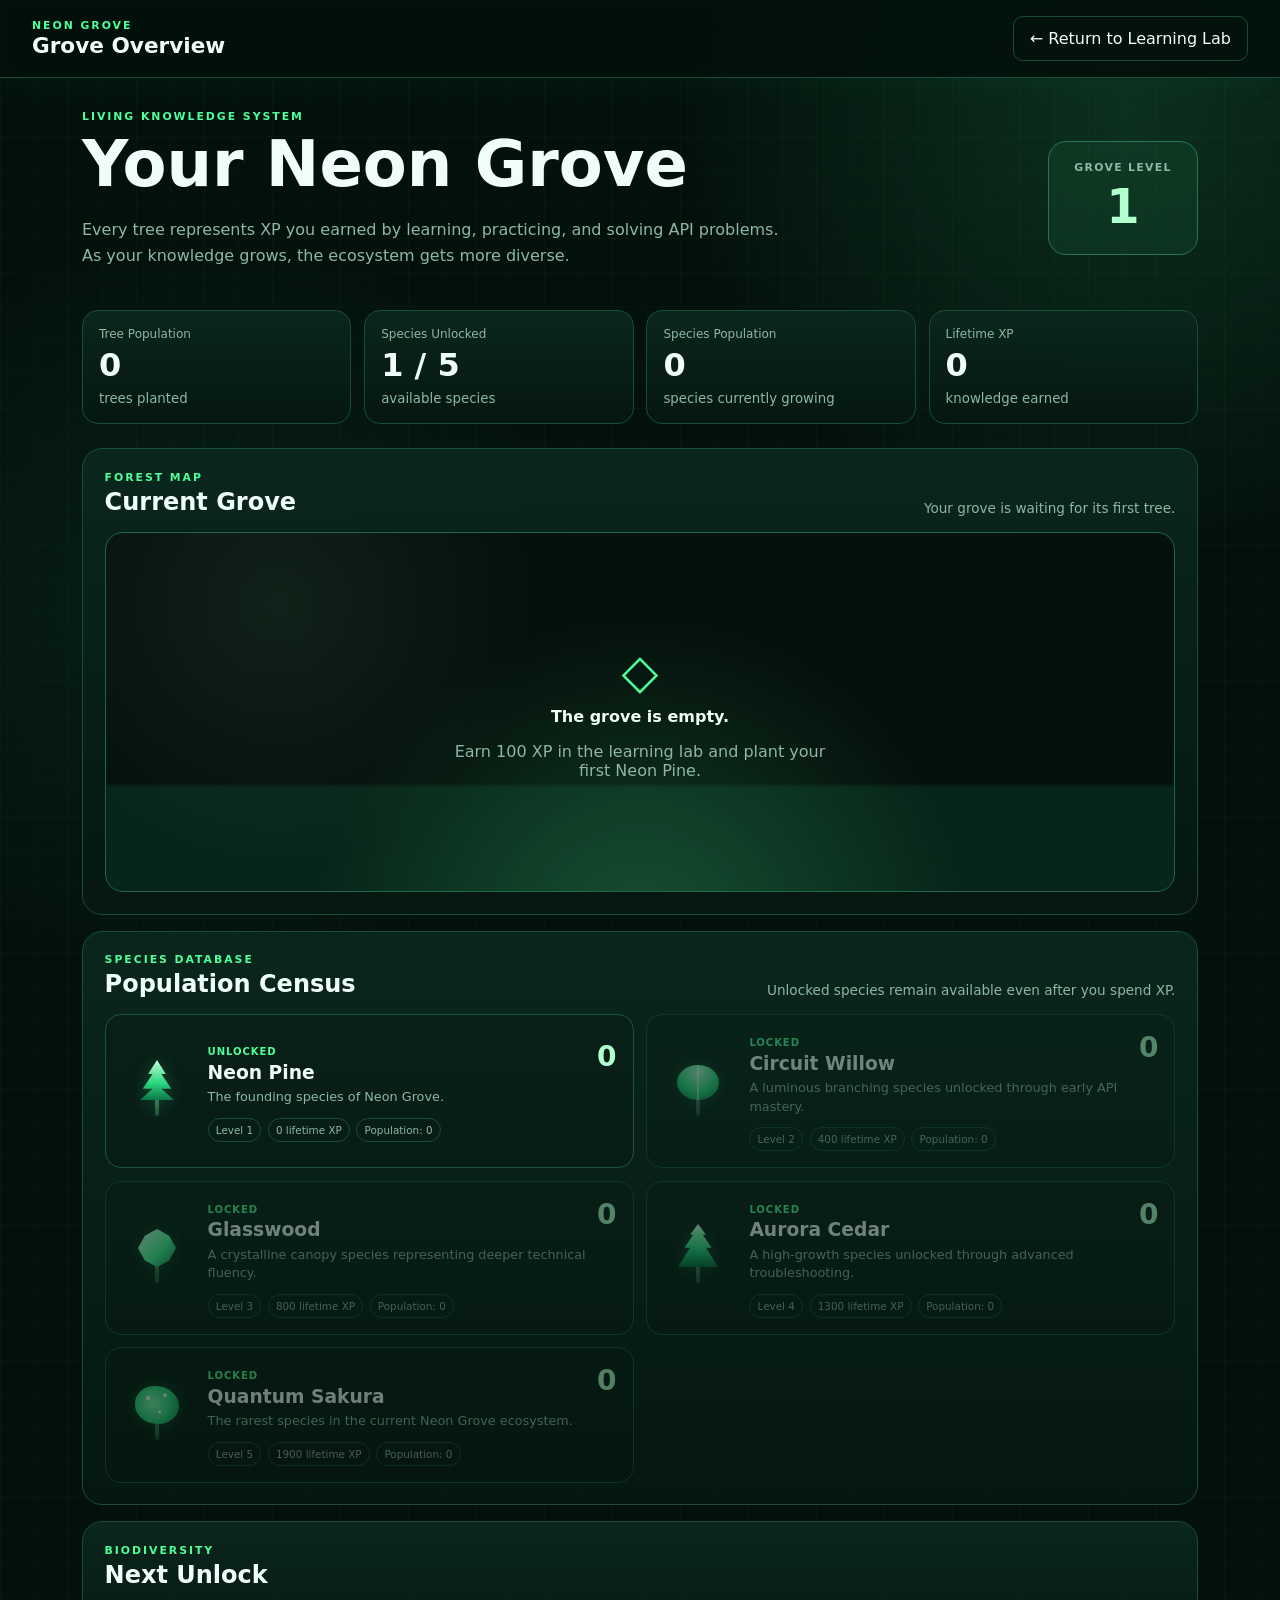
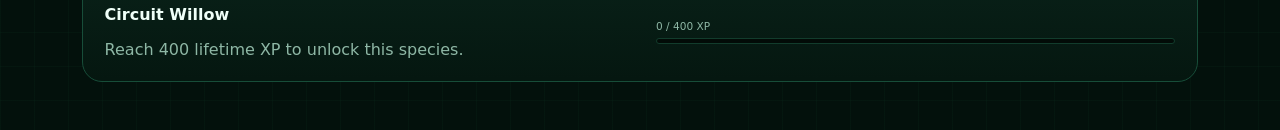
==== forest.html @ 0369c3e3 "Add Neon Grove forest overview and population census" ====
<!doctype html>
<html lang="en">

<head>

  <meta charset="utf-8" />

  <meta name="viewport"
        content="width=device-width, initial-scale=1" />

  <meta name="description"
        content="Neon Grove forest overview and species population." />

  <title>
    Neon Grove · Grove Overview
  </title>

  <link rel="stylesheet"
        href="styles.css" />

</head>

<body class="grove-page">

  <header class="topbar grove-topbar">

    <div>

      <p class="eyebrow">
        NEON GROVE
      </p>

      <h1>
        Grove Overview
      </h1>

    </div>

    <a class="secondary grove-back"
       href="index.html">

      ← Return to Learning Lab

    </a>

  </header>


  <main class="grove-shell">

    <section class="grove-hero">

      <div>

        <p class="eyebrow">
          LIVING KNOWLEDGE SYSTEM
        </p>

        <h2>
          Your Neon Grove
        </h2>

        <p>
          Every tree represents XP you earned by learning,
          practicing, and solving API problems.
          As your knowledge grows, the ecosystem gets more diverse.
        </p>

      </div>

      <div class="grove-level-badge">

        <span>
          GROVE LEVEL
        </span>

        <strong id="groveLevel">
          1
        </strong>

      </div>

    </section>


    <section class="grove-stat-grid">

      <article class="grove-stat">

        <span>
          Tree Population
        </span>

        <strong id="forestTotalTrees">
          0
        </strong>

        <small>
          trees planted
        </small>

      </article>


      <article class="grove-stat">

        <span>
          Species Unlocked
        </span>

        <strong id="forestUnlockedSpecies">
          1 / 5
        </strong>

        <small>
          available species
        </small>

      </article>


      <article class="grove-stat">

        <span>
          Species Population
        </span>

        <strong id="forestPlantedSpecies">
          0
        </strong>

        <small>
          species currently growing
        </small>

      </article>


      <article class="grove-stat">

        <span>
          Lifetime XP
        </span>

        <strong id="forestLifetimeXp">
          0
        </strong>

        <small>
          knowledge earned
        </small>

      </article>

    </section>


    <section class="grove-main-panel">

      <div class="grove-panel-heading">

        <div>

          <p class="eyebrow">
            FOREST MAP
          </p>

          <h2>
            Current Grove
          </h2>

        </div>

        <p id="groveSummary"
           class="grove-summary">

          Your grove is waiting for its first tree.

        </p>

      </div>


      <div id="forestOverview"
           class="grove-canvas"
           aria-label="Full Neon Grove forest">

        <div id="emptyGrove"
             class="grove-empty">

          <span class="grove-seed">
            ◇
          </span>

          <strong>
            The grove is empty.
          </strong>

          <p>
            Earn 100 XP in the learning lab
            and plant your first Neon Pine.
          </p>

        </div>

      </div>

    </section>


    <section class="grove-main-panel">

      <div class="grove-panel-heading">

        <div>

          <p class="eyebrow">
            SPECIES DATABASE
          </p>

          <h2>
            Population Census
          </h2>

        </div>

        <p class="grove-summary">
          Unlocked species remain available even after you spend XP.
        </p>

      </div>


      <div id="speciesCensus"
           class="species-census">
      </div>

    </section>


    <section class="grove-main-panel">

      <div class="grove-panel-heading">

        <div>

          <p class="eyebrow">
            BIODIVERSITY
          </p>

          <h2>
            Next Unlock
          </h2>

        </div>

      </div>


      <div class="grove-unlock-row">

        <div>

          <strong id="nextSpeciesName">
            Circuit Willow
          </strong>

          <p id="nextSpeciesText">
            Reach 400 lifetime XP to unlock this species.
          </p>

        </div>


        <div class="grove-unlock-meter">

          <div class="xp-meter-row">

            <span id="groveProgressText">
              0 / 400 XP
            </span>

          </div>

          <div class="xp-meter-track">

            <div id="groveProgressBar"
                 class="xp-meter-fill">
            </div>

          </div>

        </div>

      </div>

    </section>

  </main>


  <script src="data/lessons.js"></script>
  <script src="forest.js"></script>

</body>

</html>
---- styles.css ----
:root {
  --bg: #091017;
  --panel: #101a24;
  --panel2: #142231;
  --text: #edf5ff;
  --muted: #91a4b7;
  --line: #24384b;
  --accent: #7dd3fc;
  --accent2: #a7f3d0;
  --warning: #fcd34d;
  --danger: #fca5a5;
  --ok: #86efac;
  --shadow: 0 20px 50px rgba(0,0,0,.28);
}

* { box-sizing: border-box; }
html { scroll-behavior: smooth; }
body {
  margin: 0;
  font-family: Inter, ui-sans-serif, system-ui, -apple-system, BlinkMacSystemFont, "Segoe UI", sans-serif;
  background: radial-gradient(circle at top right, #10273a 0, var(--bg) 34rem);
  color: var(--text);
  min-height: 100vh;
}
button, input { font: inherit; }
button { cursor: pointer; }

.topbar {
  position: sticky;
  top: 0;
  z-index: 20;
  display: flex;
  justify-content: space-between;
  gap: 2rem;
  align-items: center;
  padding: 1rem 2rem;
  border-bottom: 1px solid var(--line);
  backdrop-filter: blur(14px);
  background: rgba(9,16,23,.88);
}
h1 { margin: .1rem 0 0; font-size: 1.35rem; }
.eyebrow {
  margin: 0;
  font-size: .68rem;
  letter-spacing: .18em;
  color: var(--accent);
  font-weight: 800;
}
.stats { display: flex; gap: .7rem; align-items: center; flex-wrap: wrap; }
.stats span, .ghost {
  border: 1px solid var(--line);
  background: rgba(255,255,255,.03);
  padding: .5rem .7rem;
  border-radius: 999px;
  color: var(--muted);
}
.stats strong { color: var(--text); }
.ghost:hover { border-color: var(--accent); color: var(--text); }

.shell {
  width: min(1280px, 100%);
  margin: 0 auto;
  display: grid;
  grid-template-columns: 285px 1fr;
  gap: 2rem;
  padding: 2rem;
}
.sidebar {
  position: sticky;
  top: 98px;
  height: calc(100vh - 120px);
  overflow: auto;
}
.progress-card, .side-note, .card, .quiz, .ticket, .hero {
  border: 1px solid var(--line);
  border-radius: 18px;
  background: linear-gradient(180deg, rgba(20,34,49,.92), rgba(13,24,34,.92));
  box-shadow: var(--shadow);
}
.progress-card, .side-note { padding: 1rem; }
.progress-label { display: flex; justify-content: space-between; color: var(--muted); font-size: .85rem; }
.progress-track { height: 8px; background: #081019; border-radius: 99px; margin-top: .7rem; overflow: hidden; }
.progress-bar { height: 100%; width: 0; background: linear-gradient(90deg, var(--accent), var(--accent2)); transition: width .25s; }

#moduleNav { margin: 1rem 0; display: grid; gap: .4rem; }
.module-btn {
  width: 100%;
  border: 1px solid transparent;
  background: transparent;
  color: var(--muted);
  text-align: left;
  padding: .75rem;
  border-radius: 12px;
}
.module-btn:hover { background: rgba(255,255,255,.04); color: var(--text); }
.module-btn.active { border-color: var(--line); background: var(--panel2); color: var(--text); }
.module-btn.done::after { content: " ✓"; color: var(--ok); }
.module-num { color: var(--accent); font-size: .72rem; display: block; margin-bottom: .2rem; }
.side-note p { margin-bottom: 0; color: var(--muted); font-size: .88rem; }

.content { min-width: 0; }
.hero { padding: 2rem; margin-bottom: 1.25rem; }
.hero h2 { font-size: clamp(2rem, 4vw, 3.4rem); margin: .2rem 0 .7rem; }
.hero p { color: var(--muted); max-width: 70ch; line-height: 1.65; }
.tag-row { display: flex; gap: .5rem; flex-wrap: wrap; margin-top: 1rem; }
.tag {
  border: 1px solid var(--line);
  color: var(--accent2);
  border-radius: 999px;
  padding: .35rem .6rem;
  font-size: .78rem;
}

.card, .quiz, .ticket { padding: 1.35rem; margin: 1rem 0; }
.card h3, .quiz h3, .ticket h3 { margin-top: 0; }
.card p, .card li, .quiz p, .ticket p { line-height: 1.65; color: #cfdae5; }
.callout {
  border-left: 3px solid var(--accent);
  padding: .8rem 1rem;
  background: rgba(125,211,252,.06);
  border-radius: 0 10px 10px 0;
  margin: 1rem 0;
}
pre, code { font-family: "Cascadia Code", "SFMono-Regular", Consolas, monospace; }
pre {
  overflow: auto;
  padding: 1rem;
  border-radius: 12px;
  background: #060b10;
  border: 1px solid #1c2a37;
  color: #d8f5ff;
}
code { color: #b8e8ff; }
.challenge {
  display: grid;
  gap: .75rem;
  border: 1px dashed #3b596f;
  padding: 1rem;
  border-radius: 12px;
  margin-top: 1rem;
}
.challenge strong { color: var(--warning); }
.choice-grid { display: grid; gap: .55rem; margin: .8rem 0; }
.choice {
  text-align: left;
  padding: .75rem .9rem;
  border: 1px solid var(--line);
  border-radius: 10px;
  background: #0d1721;
  color: var(--text);
}
.choice:hover { border-color: var(--accent); }
.choice.correct { border-color: var(--ok); background: rgba(134,239,172,.08); }
.choice.wrong { border-color: var(--danger); background: rgba(252,165,165,.08); }
.feedback { min-height: 1.5em; color: var(--muted); }
.action-row { display: flex; gap: .75rem; flex-wrap: wrap; margin-top: 1rem; }
.primary {
  border: 0;
  border-radius: 10px;
  background: linear-gradient(90deg, var(--accent), #c4b5fd);
  color: #06111a;
  font-weight: 800;
  padding: .75rem 1rem;
}
.secondary {
  border: 1px solid var(--line);
  border-radius: 10px;
  background: transparent;
  color: var(--text);
  padding: .75rem 1rem;
}
.ticket { border-color: #5c4d1c; }
.ticket .ticket-id { color: var(--warning); font-size: .75rem; letter-spacing: .12em; font-weight: 800; }
details {
  border: 1px solid var(--line);
  border-radius: 10px;
  padding: .8rem 1rem;
  margin-top: .7rem;
  background: rgba(0,0,0,.12);
}
summary { cursor: pointer; font-weight: 700; }
.module-complete {
  border: 1px solid #2f6846;
  background: rgba(134,239,172,.06);
}
footer {
  padding: 2rem;
  text-align: center;
  color: var(--muted);
  font-size: .78rem;
}

@media (max-width: 850px) {
  .topbar { align-items: flex-start; flex-direction: column; }
  .shell { grid-template-columns: 1fr; padding: 1rem; }
  .sidebar { position: static; height: auto; }
  #moduleNav { grid-template-columns: repeat(2, minmax(0,1fr)); }
}
@media (max-width: 540px) {
  #moduleNav { grid-template-columns: 1fr; }
}

/* =========================================================
   NEON GROVE FOREST THEME
   ========================================================= */

:root {
  --bg: #03110c;
  --panel: #071b14;
  --panel2: #0b271d;

  --text: #effff8;
  --muted: #8eb7a5;

  --line: #174d39;

  --accent: #4cff9a;
  --accent2: #b2ffcf;

  --warning: #d9ff72;
  --danger: #ff9f9f;
  --ok: #63ffad;

  --shadow:
    0 20px 55px
    rgba(0,0,0,.34);
}

body {
  background:
    radial-gradient(
      circle at 88% 6%,
      rgba(76,255,154,.13),
      transparent 28rem
    ),

    radial-gradient(
      circle at 16% 35%,
      rgba(37,150,102,.11),
      transparent 24rem
    ),

    linear-gradient(
      rgba(76,255,154,.025) 1px,
      transparent 1px
    ),

    linear-gradient(
      90deg,
      rgba(76,255,154,.025) 1px,
      transparent 1px
    ),

    var(--bg);

  background-size:
    auto,
    auto,
    34px 34px,
    34px 34px,
    auto;
}

.topbar {
  background:
    rgba(3,17,12,.90);

  box-shadow:
    0 0 35px
    rgba(76,255,154,.06);
}

.hero,
.card,
.quiz,
.ticket,
.progress-card,
.side-note {
  border-color:
    #174d39;

  background:
    linear-gradient(
      180deg,
      rgba(11,39,29,.93),
      rgba(5,23,16,.95)
    );
}

.hero {
  position:
    relative;

  overflow:
    hidden;
}

.hero::after {
  content:
    "";

  position:
    absolute;

  inset:
    auto -5% -45px -5%;

  height:
    110px;

  opacity:
    .22;

  pointer-events:
    none;

  background:
    radial-gradient(
      ellipse at 8% 100%,
      #4cff9a 0 8%,
      transparent 9%
    ),

    radial-gradient(
      ellipse at 22% 100%,
      #4cff9a 0 11%,
      transparent 12%
    ),

    radial-gradient(
      ellipse at 41% 100%,
      #4cff9a 0 7%,
      transparent 8%
    ),

    radial-gradient(
      ellipse at 58% 100%,
      #4cff9a 0 10%,
      transparent 11%
    ),

    radial-gradient(
      ellipse at 76% 100%,
      #4cff9a 0 8%,
      transparent 9%
    ),

    radial-gradient(
      ellipse at 92% 100%,
      #4cff9a 0 12%,
      transparent 13%
    );
}

.module-btn.active {
  border-color:
    #236849;

  background:
    var(--panel2);

  box-shadow:
    inset 3px 0 0
    var(--accent);
}

.progress-bar {
  background:
    linear-gradient(
      90deg,
      #23c874,
      #88ffb9
    );

  box-shadow:
    0 0 14px
    rgba(76,255,154,.45);
}

.choice {
  background:
    #061710;
}

pre {
  background:
    #020907;

  border-color:
    #173b2c;

  color:
    #dcfff0;
}

code {
  color:
    #b8ffd7;
}

.callout {
  border-left-color:
    var(--accent);

  background:
    rgba(76,255,154,.06);
}

/* ---------- Forest panel ---------- */

.forest-panel {
  border:
    1px solid
    #1c6b4b;

  border-radius:
    18px;

  padding:
    1rem;

  margin:
    1rem 0;

  background:
    radial-gradient(
      circle at 50% 0%,
      rgba(76,255,154,.09),
      transparent 12rem
    ),

    linear-gradient(
      180deg,
      rgba(8,34,24,.97),
      rgba(4,19,14,.98)
    );

  box-shadow:
    0 18px 45px
    rgba(0,0,0,.28),

    inset 0 0 30px
    rgba(76,255,154,.025);
}

.forest-head {
  display:
    flex;

  justify-content:
    space-between;

  gap:
    .75rem;

  align-items:
    flex-start;
}

.forest-head h3 {
  margin:
    .2rem 0 0;
}

.forest-level {
  border:
    1px solid
    #2b815b;

  border-radius:
    999px;

  padding:
    .35rem .55rem;

  color:
    var(--accent2);

  background:
    rgba(76,255,154,.07);

  font-size:
    .72rem;

  font-weight:
    900;
}

.forest-copy,
.forest-hint {
  color:
    var(--muted);

  font-size:
    .78rem;

  line-height:
    1.45;
}

.forest-label {
  color:
    var(--muted);

  font-size:
    .68rem;

  text-transform:
    uppercase;

  letter-spacing:
    .08em;

  font-weight:
    800;

  margin:
    .8rem 0 .4rem;
}

/* ---------- XP level meter ---------- */

.xp-meter-row {
  display:
    flex;

  justify-content:
    space-between;

  gap:
    .5rem;

  color:
    var(--muted);

  font-size:
    .66rem;
}

.xp-meter-track {
  height:
    6px;

  margin-top:
    .4rem;

  background:
    #020b07;

  border:
    1px solid
    #123c2c;

  border-radius:
    999px;

  overflow:
    hidden;
}

.xp-meter-fill {
  height:
    100%;

  width:
    0;

  background:
    linear-gradient(
      90deg,
      #23c874,
      #88ffb9
    );

  box-shadow:
    0 0 14px
    rgba(76,255,154,.55);

  transition:
    width .3s ease;
}

/* ---------- Species picker ---------- */

.species-picker {
  display:
    grid;

  grid-template-columns:
    repeat(2, 1fr);

  gap:
    .4rem;
}

.species-btn {
  border:
    1px solid
    #184b37;

  border-radius:
    10px;

  background:
    rgba(0,0,0,.18);

  color:
    var(--muted);

  padding:
    .45rem;

  text-align:
    left;
}

.species-btn strong {
  display:
    block;

  color:
    var(--text);

  font-size:
    .72rem;
}

.species-btn span {
  font-size:
    .62rem;
}

.species-btn.selected {
  border-color:
    var(--accent);

  background:
    rgba(76,255,154,.10);

  box-shadow:
    0 0 12px
    rgba(76,255,154,.10);
}

.species-btn:disabled {
  opacity:
    .38;

  cursor:
    not-allowed;
}

.forest-plant {
  width:
    100%;

  margin:
    .8rem 0;
}

.forest-plant:disabled {
  opacity:
    .40;

  cursor:
    not-allowed;
}

/* ---------- Grove ---------- */

.forest-grid {
  position:
    relative;

  min-height:
    178px;

  display:
    grid;

  grid-template-columns:
    repeat(5, 1fr);

  align-items:
    end;

  gap:
    .25rem;

  padding:
    1rem .45rem .55rem;

  overflow:
    hidden;

  border-radius:
    14px;

  border:
    1px solid
    #15422f;

  background:
    radial-gradient(
      circle at 50% 110%,
      rgba(76,255,154,.14),
      transparent 45%
    ),

    linear-gradient(
      180deg,
      #06140f 0 66%,
      #092419 67% 100%
    );
}

.forest-grid::before {
  content:
    "";

  position:
    absolute;

  inset:
    0;

  pointer-events:
    none;

  opacity:
    .55;

  background:
    radial-gradient(
      circle at 17% 17%,
      #b2ffcf 0 1px,
      transparent 2px
    ),

    radial-gradient(
      circle at 69% 26%,
      #b2ffcf 0 1px,
      transparent 2px
    ),

    radial-gradient(
      circle at 87% 11%,
      #b2ffcf 0 1px,
      transparent 2px
    );
}

/* ---------- Base tree ---------- */

.tree {
  position:
    relative;

  height:
    58px;

  min-width:
    24px;

  animation:
    sprout .42s
    ease-out both;

  filter:
    drop-shadow(
      0 0 8px
      rgba(76,255,154,.20)
    );
}

.tree::before {
  content:
    "";

  position:
    absolute;

  left:
    50%;

  bottom:
    4px;

  width:
    4px;

  height:
    26px;

  transform:
    translateX(-50%);

  background:
    linear-gradient(
      #4c9b6d,
      #224b35
    );

  border-radius:
    4px;
}

.tree::after {
  content:
    "";

  position:
    absolute;

  left:
    50%;

  bottom:
    20px;

  transform:
    translateX(-50%);
}

/* Neon Pine */

.tree.neon-pine::after {
  width:
    34px;

  height:
    40px;

  clip-path:
    polygon(
      50% 0,
      76% 35%,
      63% 35%,
      92% 72%,
      63% 72%,
      100% 100%,
      0 100%,
      37% 72%,
      8% 72%,
      37% 35%,
      24% 35%
    );

  background:
    linear-gradient(
      #c1ffda,
      #28d77f 58%,
      #0e7547
    );
}

/* Circuit Willow */

.tree.circuit-willow::after {
  width:
    42px;

  height:
    35px;

  border-radius:
    50%;

  background:
    linear-gradient(
      90deg,
      transparent 47%,
      rgba(230,255,240,.55) 48% 51%,
      transparent 52%
    ),

    radial-gradient(
      circle at 50% 20%,
      #afffd0,
      #2bd67f 58%,
      #0b6d42
    );
}

/* Glasswood */

.tree.glasswood::after {
  width:
    38px;

  height:
    38px;

  clip-path:
    polygon(
      50% 0,
      82% 18%,
      100% 50%,
      82% 83%,
      50% 100%,
      18% 83%,
      0 50%,
      18% 18%
    );

  background:
    linear-gradient(
      135deg,
      #dbffe9,
      #4cff9a 55%,
      #168858
    );
}

/* Aurora Cedar */

.tree.aurora-cedar::after {
  width:
    40px;

  height:
    43px;

  clip-path:
    polygon(
      50% 0,
      70% 25%,
      62% 25%,
      84% 55%,
      70% 55%,
      100% 100%,
      0 100%,
      30% 55%,
      16% 55%,
      38% 25%,
      30% 25%
    );

  background:
    linear-gradient(
      #e4ffed,
      #76ffae 26%,
      #27d784 60%,
      #0b6c40
    );
}

/* Quantum Sakura */

.tree.quantum-sakura::after {
  width:
    44px;

  height:
    38px;

  border-radius:
    46% 54% 48% 52%;

  background:
    radial-gradient(
      circle at 30% 32%,
      #e4ffec 0 5%,
      transparent 6%
    ),

    radial-gradient(
      circle at 68% 24%,
      #e4ffec 0 4%,
      transparent 5%
    ),

    radial-gradient(
      circle at 56% 68%,
      #e4ffec 0 4%,
      transparent 5%
    ),

    radial-gradient(
      circle at 42% 45%,
      #83ffb6,
      #2ed67f 55%,
      #147448
    );
}

.forest-hint {
  text-align:
    center;

  margin:
    .55rem 0 0;
}

@keyframes sprout {

  from {
    transform:
      translateY(12px)
      scale(.6);

    opacity:
      0;
  }

  to {
    transform:
      translateY(0)
      scale(1);

    opacity:
      1;
  }
}

@media (max-width: 850px) {

  .forest-grid {
    grid-template-columns:
      repeat(
        10,
        minmax(20px, 1fr)
      );
  }
}
/* =========================================================
   NEON GROVE OVERVIEW PAGE
   ========================================================= */

.forest-map-link {
  display: block;
  text-decoration: none;
  color: inherit;
  border-radius: 14px;
}

.forest-map-link:focus-visible {
  outline: 2px solid var(--accent);
  outline-offset: 4px;
}

.forest-map-link:hover .forest-grid {
  border-color: var(--accent);
  box-shadow:
    0 0 24px
    rgba(76,255,154,.12);
}

.forest-open-label {
  display: block;
  margin: .5rem 0 .1rem;
  text-align: center;
  color: var(--accent2);
  font-size: .72rem;
  font-weight: 800;
}

.grove-back {
  text-decoration: none;
}

.grove-shell {
  width: min(1180px, 100%);
  margin: 0 auto;
  padding: 2rem;
}

.grove-hero {
  display: grid;
  grid-template-columns: 1fr auto;
  gap: 2rem;
  align-items: center;
  margin-bottom: 1.5rem;
}

.grove-hero h2 {
  margin: .25rem 0 .65rem;
  font-size: clamp(2.2rem, 5vw, 4.5rem);
}

.grove-hero > div:first-child > p:last-child {
  max-width: 720px;
  color: var(--muted);
  line-height: 1.65;
}

.grove-level-badge {
  min-width: 150px;
  padding: 1.2rem;
  text-align: center;
  border: 1px solid #287653;
  border-radius: 18px;
  background: rgba(76,255,154,.06);
}

.grove-level-badge span {
  display: block;
  color: var(--muted);
  font-size: .68rem;
  letter-spacing: .12em;
  font-weight: 800;
}

.grove-level-badge strong {
  display: block;
  margin-top: .25rem;
  color: var(--accent2);
  font-size: 3rem;
}

.grove-stat-grid {
  display: grid;
  grid-template-columns: repeat(4, 1fr);
  gap: .8rem;
  margin-bottom: 1.5rem;
}

.grove-stat {
  padding: 1rem;
  border: 1px solid var(--line);
  border-radius: 16px;
  background:
    linear-gradient(
      180deg,
      rgba(11,39,29,.94),
      rgba(5,23,16,.96)
    );
}

.grove-stat > span {
  display: block;
  color: var(--muted);
  font-size: .75rem;
}

.grove-stat strong {
  display: block;
  margin: .3rem 0;
  color: var(--text);
  font-size: 2rem;
}

.grove-stat small {
  color: var(--muted);
}

.grove-main-panel {
  margin: 1rem 0;
  padding: 1.35rem;
  border: 1px solid var(--line);
  border-radius: 20px;
  background:
    linear-gradient(
      180deg,
      rgba(11,39,29,.94),
      rgba(5,23,16,.97)
    );
}

.grove-panel-heading {
  display: flex;
  justify-content: space-between;
  gap: 1rem;
  align-items: end;
  margin-bottom: 1rem;
}

.grove-panel-heading h2 {
  margin: .25rem 0 0;
}

.grove-summary {
  max-width: 430px;
  margin: 0;
  color: var(--muted);
  text-align: right;
  font-size: .85rem;
}

.grove-canvas {
  min-height: 360px;
  display: grid;
  grid-template-columns:
    repeat(
      auto-fit,
      minmax(58px, 1fr)
    );
  gap: .8rem;
  align-items: end;
  padding: 2rem 1.2rem 1rem;
  overflow: hidden;
  border: 1px solid #1e6849;
  border-radius: 18px;
  background:
    radial-gradient(
      circle at 50% 115%,
      rgba(76,255,154,.20),
      transparent 48%
    ),
    radial-gradient(
      circle at 16% 20%,
      rgba(178,255,207,.07),
      transparent 16rem
    ),
    linear-gradient(
      180deg,
      #04110c 0 70%,
      #082519 71% 100%
    );
}

.grove-tree-slot {
  min-width: 0;
  display: grid;
  justify-items: center;
  align-items: end;
}

.grove-tree-slot .tree {
  transform: scale(1.25);
  transform-origin: bottom center;
  margin-bottom: .4rem;
}

.grove-tree-slot span {
  margin-top: .25rem;
  color: #5f8e78;
  font-size: .58rem;
}

.grove-empty {
  grid-column: 1 / -1;
  align-self: center;
  justify-self: center;
  max-width: 400px;
  text-align: center;
  color: var(--muted);
}

.grove-empty strong {
  display: block;
  margin: .5rem 0;
  color: var(--text);
}

.grove-seed {
  display: block;
  color: var(--accent);
  font-size: 3rem;
}

.species-census {
  display: grid;
  grid-template-columns:
    repeat(
      2,
      minmax(0, 1fr)
    );
  gap: .8rem;
}

.species-card {
  min-width: 0;
  display: grid;
  grid-template-columns: 70px 1fr;
  gap: 1rem;
  align-items: center;
  padding: 1rem;
  border: 1px solid #1a563e;
  border-radius: 16px;
  background: rgba(0,0,0,.12);
}

.species-card.species-locked {
  opacity: .45;
}

.species-preview {
  margin: 0 auto;
  transform: scale(1.15);
}

.species-info {
  min-width: 0;
}

.species-card-title {
  display: flex;
  justify-content: space-between;
  gap: .75rem;
  align-items: start;
}

.species-card h3 {
  margin: .15rem 0 .35rem;
}

.species-card p {
  margin: 0 0 .7rem;
  color: var(--muted);
  font-size: .8rem;
  line-height: 1.45;
}

.species-status {
  color: var(--accent);
  font-size: .63rem;
  font-weight: 900;
  text-transform: uppercase;
  letter-spacing: .09em;
}

.species-count {
  min-width: 42px;
  text-align: right;
  color: var(--accent2);
  font-size: 1.75rem;
}

.species-meta {
  display: flex;
  flex-wrap: wrap;
  gap: .4rem;
}

.species-meta span {
  padding: .3rem .45rem;
  border: 1px solid var(--line);
  border-radius: 999px;
  color: var(--muted);
  font-size: .65rem;
}

.grove-unlock-row {
  display: grid;
  grid-template-columns: 1fr 1fr;
  gap: 2rem;
  align-items: center;
}

.grove-unlock-row p {
  margin-bottom: 0;
  color: var(--muted);
}

.grove-unlock-meter {
  min-width: 0;
}


@media (max-width: 820px) {

  .grove-shell {
    padding: 1rem;
  }

  .grove-hero {
    grid-template-columns: 1fr;
  }

  .grove-level-badge {
    width: 140px;
  }

  .grove-stat-grid {
    grid-template-columns: repeat(2, 1fr);
  }

  .species-census {
    grid-template-columns: 1fr;
  }

  .grove-panel-heading,
  .grove-unlock-row {
    grid-template-columns: 1fr;
    display: grid;
  }

  .grove-summary {
    text-align: left;
  }

}


@media (max-width: 500px) {

  .grove-stat-grid {
    grid-template-columns: 1fr;
  }

  .species-card {
    grid-template-columns: 54px 1fr;
  }

  .grove-canvas {
    grid-template-columns:
      repeat(
        4,
        minmax(44px, 1fr)
      );
  }

}
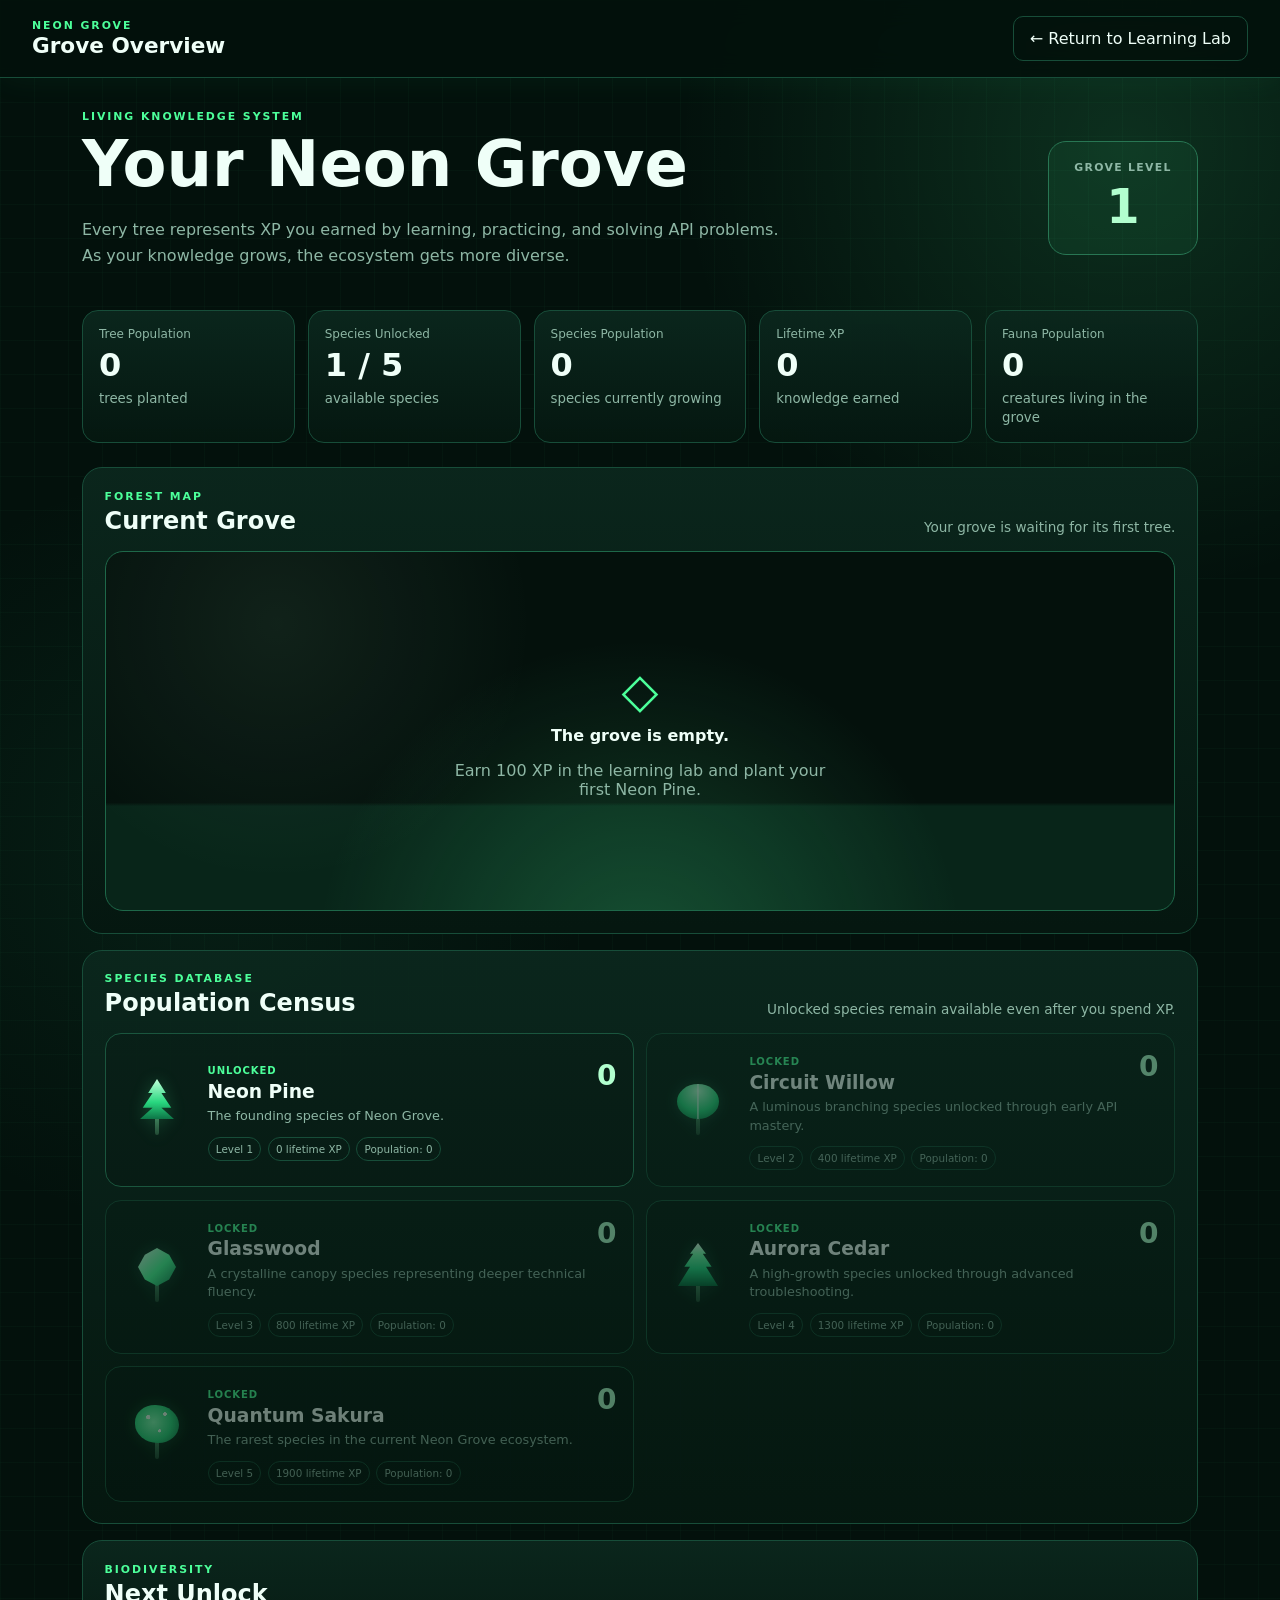
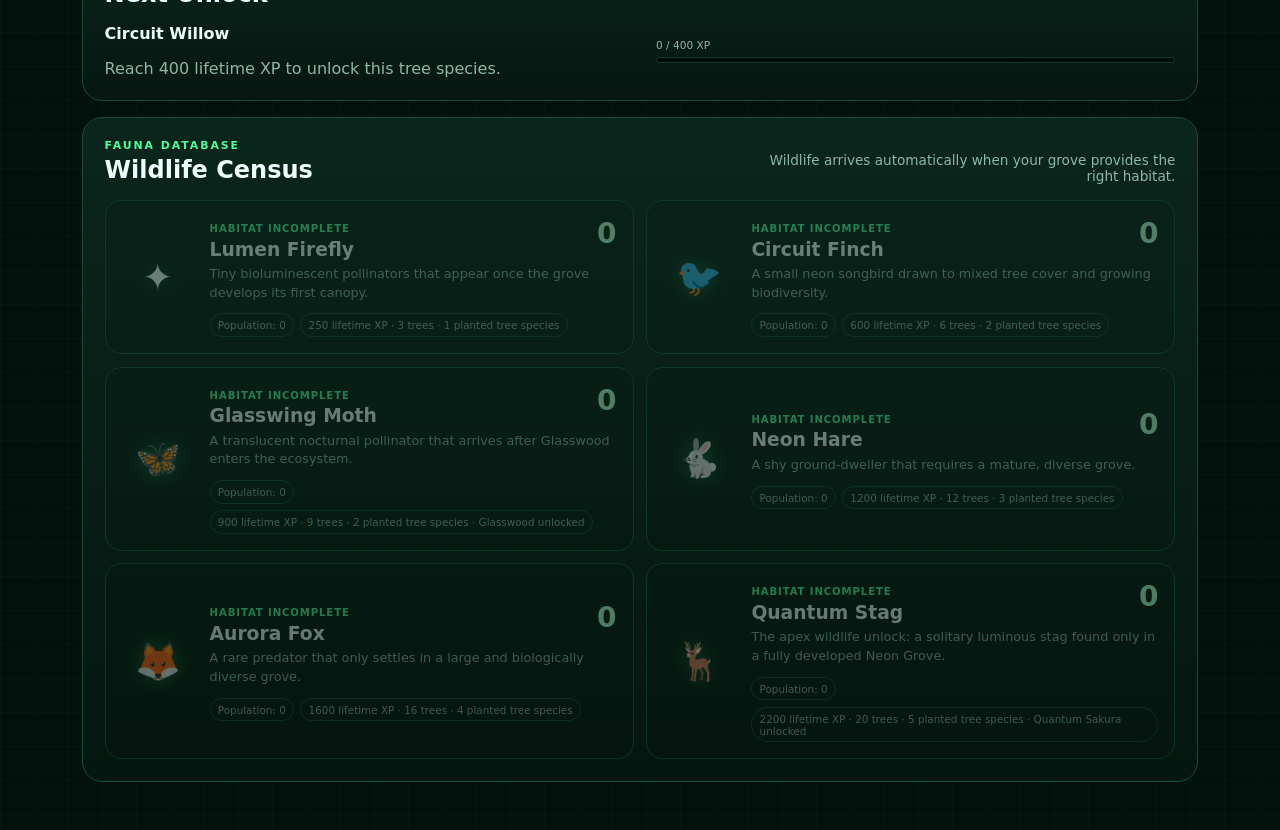
==== commit e28b7bd9: "Add Neon Grove wildlife ecosystem" ====
--- a/forest.html
+++ b/forest.html
@@ -151,6 +151,21 @@
         </small>
 
       </article>
+      <article class="grove-stat">
+
+        <span>
+          Fauna Population
+        </span>
+
+        <strong id="forestFaunaPopulation">
+          0
+        </strong>
+
+        <small>
+          creatures living in the grove
+        </small>
+
+      </article>
 
     </section>
 
@@ -296,6 +311,35 @@
 
     </section>
 
+  
+    <section class="grove-main-panel">
+
+      <div class="grove-panel-heading">
+
+        <div>
+
+          <p class="eyebrow">
+            FAUNA DATABASE
+          </p>
+
+          <h2>
+            Wildlife Census
+          </h2>
+
+        </div>
+
+        <p class="grove-summary">
+          Wildlife arrives automatically when your grove provides the right habitat.
+        </p>
+
+      </div>
+
+      <div id="faunaCensus"
+           class="fauna-census">
+      </div>
+
+    </section>
+
   </main>
 
 
--- a/styles.css
+++ b/styles.css
@@ -1111,7 +1111,7 @@
 
 .grove-stat-grid {
   display: grid;
-  grid-template-columns: repeat(4, 1fr);
+  grid-template-columns: repeat(auto-fit, minmax(170px, 1fr));
   gap: .8rem;
   margin-bottom: 1.5rem;
 }
@@ -1402,4 +1402,197 @@
       );
   }
 
+}
+/* =========================================================
+   NEON GROVE FAUNA SYSTEM
+   ========================================================= */
+
+.fauna-census {
+  display: grid;
+  grid-template-columns:
+    repeat(
+      2,
+      minmax(0, 1fr)
+    );
+  gap: .8rem;
+}
+
+.fauna-card {
+  min-width: 0;
+  display: grid;
+  grid-template-columns:
+    72px 1fr;
+  gap: 1rem;
+  align-items: center;
+  padding: 1rem;
+  border: 1px solid #1a563e;
+  border-radius: 16px;
+  background:
+    rgba(0,0,0,.12);
+}
+
+.fauna-card.fauna-locked {
+  opacity: .42;
+}
+
+.fauna-card-icon {
+  display: grid;
+  place-items: center;
+  min-height: 68px;
+  font-size: 2.3rem;
+  filter:
+    drop-shadow(
+      0 0 10px
+      rgba(76,255,154,.35)
+    );
+}
+
+.fauna-card-info {
+  min-width: 0;
+}
+
+.fauna-card-title {
+  display: flex;
+  justify-content: space-between;
+  gap: .75rem;
+  align-items: start;
+}
+
+.fauna-card h3 {
+  margin:
+    .15rem 0 .35rem;
+}
+
+.fauna-card p {
+  margin:
+    0 0 .7rem;
+  color:
+    var(--muted);
+  font-size:
+    .8rem;
+  line-height:
+    1.45;
+}
+
+
+/* Animals inside the main forest */
+
+.fauna-slot {
+  min-height: 58px;
+  display: grid;
+  align-items: end;
+  justify-items: center;
+  position: relative;
+  z-index: 3;
+}
+
+.fauna-icon {
+  display: block;
+  font-size: 1.65rem;
+  cursor: default;
+  animation:
+    fauna-arrive .55s
+    ease-out both;
+  filter:
+    drop-shadow(
+      0 0 7px
+      rgba(76,255,154,.45)
+    );
+}
+
+.fauna-lumen-firefly .fauna-icon {
+  font-size: 1rem;
+  color: var(--accent2);
+  animation:
+    firefly-pulse 2.4s
+    ease-in-out infinite;
+}
+
+.fauna-circuit-finch .fauna-icon {
+  transform:
+    translateY(-24px);
+}
+
+.fauna-glasswing-moth .fauna-icon {
+  transform:
+    translateY(-18px);
+}
+
+.fauna-neon-hare .fauna-icon {
+  transform:
+    translateY(2px);
+}
+
+.fauna-aurora-fox .fauna-icon {
+  transform:
+    translateY(2px);
+}
+
+.fauna-quantum-stag .fauna-icon {
+  font-size: 2rem;
+  transform:
+    translateY(1px);
+}
+
+
+@keyframes fauna-arrive {
+
+  from {
+    opacity: 0;
+    transform:
+      translateY(8px)
+      scale(.7);
+  }
+
+  to {
+    opacity: 1;
+  }
+
+}
+
+
+@keyframes firefly-pulse {
+
+  0%,
+  100% {
+    opacity: .45;
+    filter:
+      drop-shadow(
+        0 0 3px
+        rgba(76,255,154,.35)
+      );
+  }
+
+  50% {
+    opacity: 1;
+    filter:
+      drop-shadow(
+        0 0 11px
+        rgba(178,255,207,.9)
+      );
+  }
+
+}
+
+
+@media (max-width: 820px) {
+
+  .fauna-census {
+    grid-template-columns:
+      1fr;
+  }
+
+}
+
+
+@media (
+  prefers-reduced-motion:
+  reduce
+) {
+
+  .fauna-icon {
+    animation:
+      none !important;
+  }
+
 }
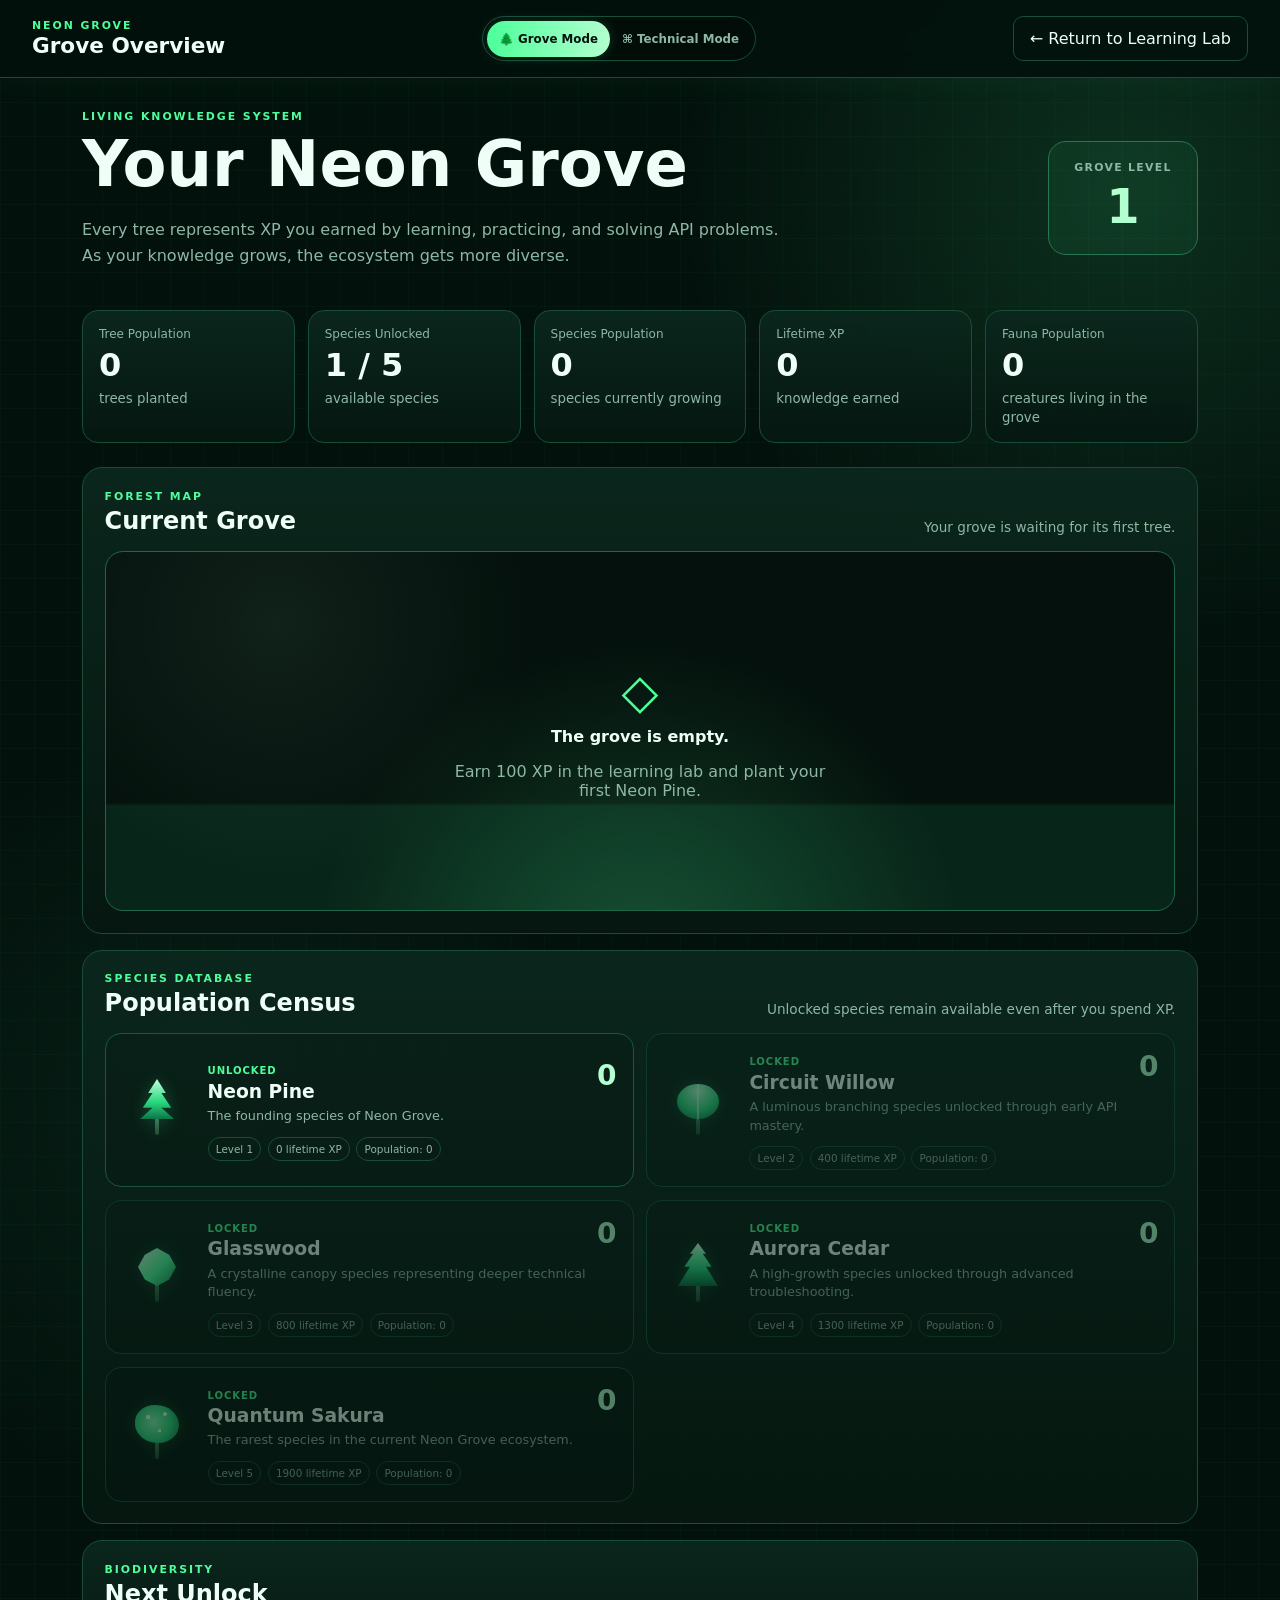
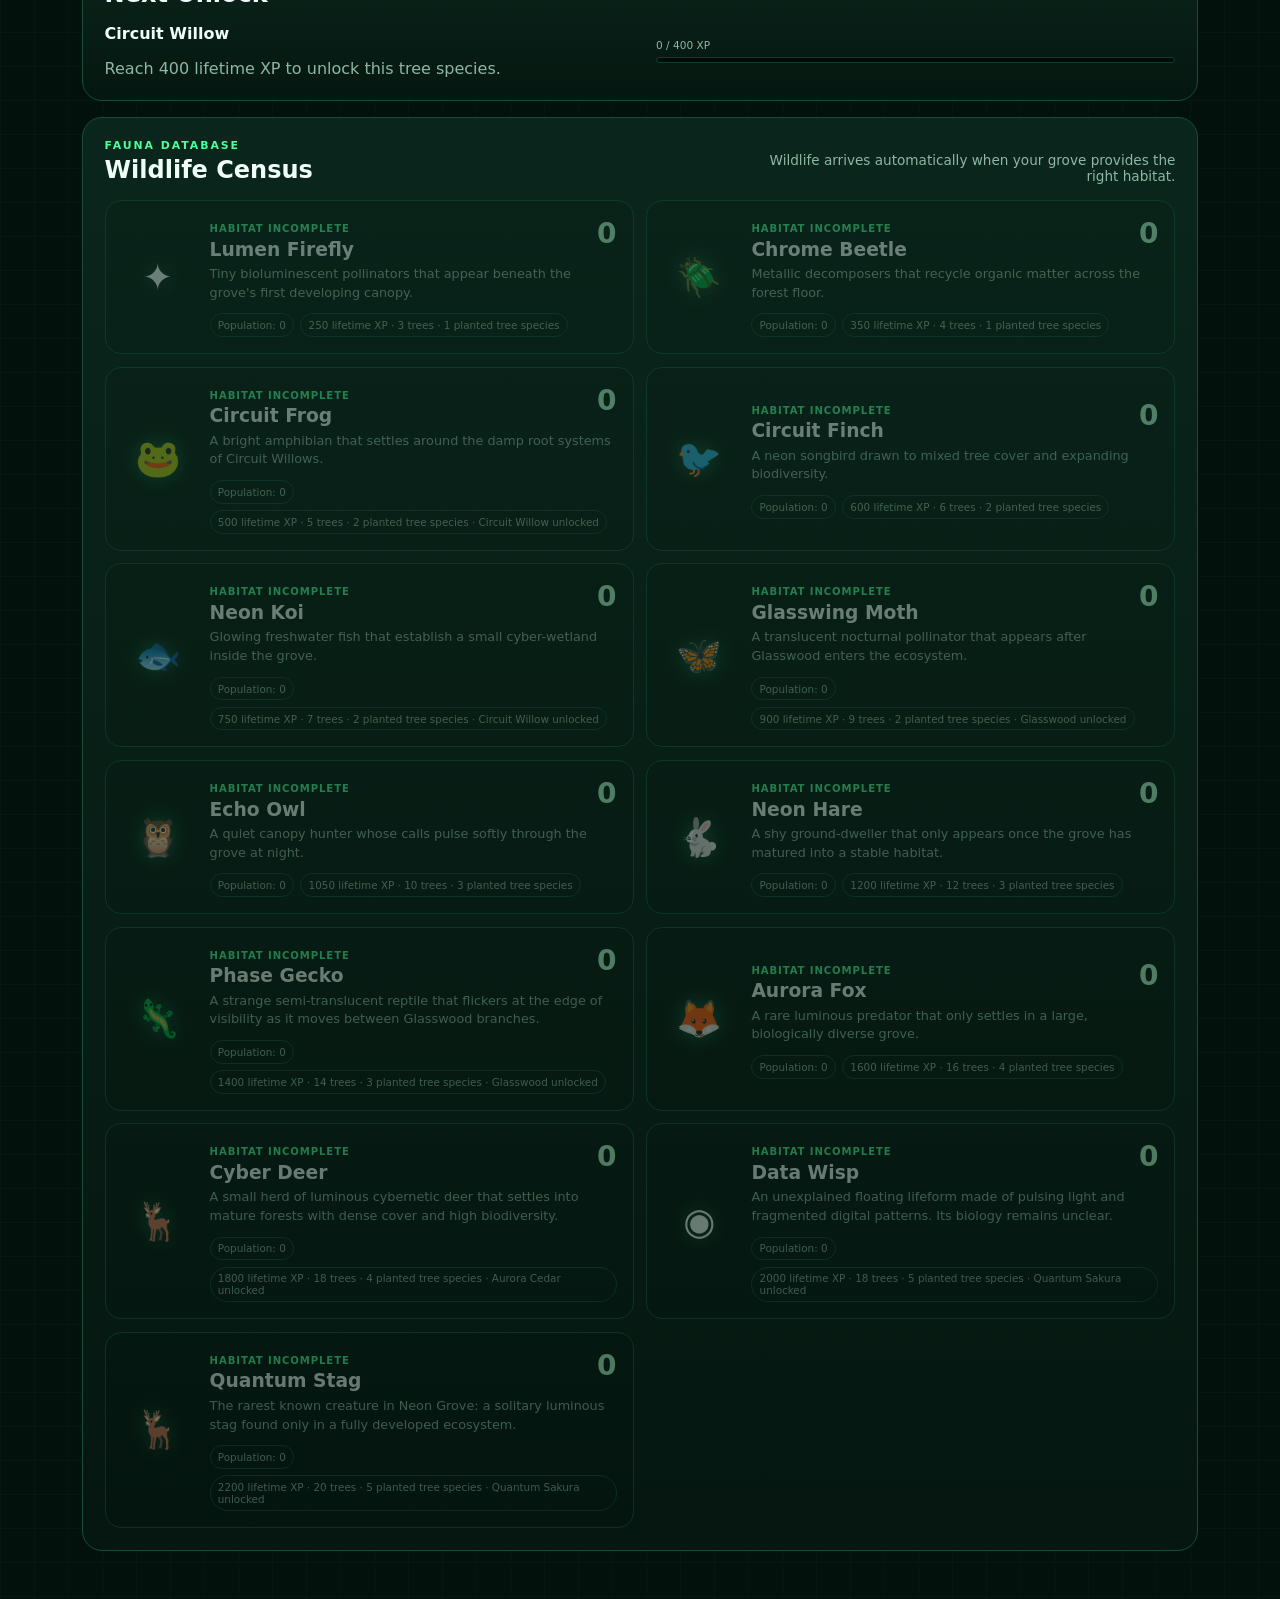
==== commit 0d7c17b2: "Add Grove and Technical portfolio mode toggle" ====
--- a/forest.html
+++ b/forest.html
@@ -36,6 +36,20 @@
 
     </div>
 
+    
+    <div class="mode-toggle"
+         aria-label="Portfolio view">
+
+      <span class="mode-option active">
+        🌲 Grove Mode
+      </span>
+
+      <a class="mode-option"
+         href="technical.html">
+        ⌘ Technical Mode
+      </a>
+
+    </div>
     <a class="secondary grove-back"
        href="index.html">
 
--- a/styles.css
+++ b/styles.css
@@ -1595,4 +1595,609 @@
       none !important;
   }
 
-}+}
+/* =========================================================
+   NEON GROVE EXPANDED FAUNA
+   ========================================================= */
+
+/* Forest floor */
+
+.fauna-chrome-beetle .fauna-icon {
+  font-size: 1.25rem;
+  transform: translateY(4px);
+}
+
+.fauna-circuit-frog .fauna-icon {
+  font-size: 1.45rem;
+  transform: translateY(3px);
+  filter:
+    drop-shadow(
+      0 0 8px
+      rgba(76,255,154,.65)
+    );
+}
+
+/* Wetland */
+
+.fauna-neon-koi {
+  min-height: 58px;
+  border-radius: 50% 50% 35% 35%;
+  background:
+    radial-gradient(
+      ellipse at center bottom,
+      rgba(70,255,220,.20),
+      rgba(17,114,91,.12) 52%,
+      transparent 55%
+    );
+}
+
+.fauna-neon-koi .fauna-icon {
+  font-size: 1.45rem;
+  transform: translateY(2px);
+  filter:
+    drop-shadow(
+      0 0 9px
+      rgba(77,255,213,.7)
+    );
+}
+
+/* Canopy */
+
+.fauna-echo-owl .fauna-icon {
+  font-size: 1.65rem;
+  transform: translateY(-30px);
+  filter:
+    drop-shadow(
+      0 0 8px
+      rgba(178,255,207,.45)
+    );
+}
+
+/* Strange fauna */
+
+.fauna-phase-gecko .fauna-icon {
+  font-size: 1.45rem;
+  transform: translateY(-12px);
+  opacity: .82;
+  filter:
+    drop-shadow(
+      0 0 10px
+      rgba(151,255,210,.65)
+    );
+}
+
+.fauna-cyber-deer .fauna-icon {
+  font-size: 1.9rem;
+  transform: translateY(1px);
+  filter:
+    drop-shadow(
+      0 0 7px
+      rgba(76,255,154,.75)
+    )
+    drop-shadow(
+      0 0 15px
+      rgba(178,255,207,.25)
+    );
+}
+
+.fauna-data-wisp .fauna-icon {
+  font-size: 1.35rem;
+  color: #b2ffcf;
+  transform: translateY(-28px);
+  animation:
+    data-wisp-pulse
+    2.8s
+    ease-in-out
+    infinite;
+}
+
+@keyframes data-wisp-pulse {
+
+  0%,
+  100% {
+    opacity: .35;
+
+    filter:
+      drop-shadow(
+        0 0 5px
+        rgba(76,255,154,.35)
+      );
+  }
+
+  50% {
+    opacity: 1;
+
+    filter:
+      drop-shadow(
+        0 0 16px
+        rgba(178,255,207,.95)
+      );
+  }
+
+}
+
+@media (prefers-reduced-motion: reduce) {
+
+  .fauna-data-wisp .fauna-icon {
+    animation: none;
+    opacity: 1;
+  }
+
+}
+/* =========================================================
+   TECHNICAL RECRUITER VIEW
+   ========================================================= */
+
+.recruiter-view-link {
+  display: inline-block;
+  margin-top: .4rem;
+  color: var(--accent2);
+  text-decoration: none;
+  font-size: .78rem;
+  font-weight: 800;
+}
+
+.recruiter-view-link:hover {
+  text-decoration: underline;
+}
+
+
+.technical-page {
+  background: #0b0f13;
+  color: #edf2f7;
+}
+
+
+.technical-topbar {
+  display: flex;
+  justify-content: space-between;
+  gap: 2rem;
+  align-items: center;
+
+  padding: 1.25rem 2rem;
+
+  border-bottom: 1px solid #29323b;
+
+  background: #0d1218;
+}
+
+
+.technical-topbar h1 {
+  margin: .2rem 0 0;
+}
+
+
+.technical-kicker {
+  margin: 0;
+
+  color: #9aa7b3;
+
+  font-size: .7rem;
+  font-weight: 800;
+
+  letter-spacing: .14em;
+}
+
+
+.technical-nav {
+  display: flex;
+  gap: .7rem;
+  flex-wrap: wrap;
+}
+
+
+.technical-nav a {
+  padding: .55rem .75rem;
+
+  border: 1px solid #34404a;
+  border-radius: 9px;
+
+  color: #edf2f7;
+  text-decoration: none;
+
+  font-size: .82rem;
+}
+
+
+.technical-nav a:hover {
+  border-color: #8da0b0;
+}
+
+
+.technical-shell {
+  width: min(1180px, 100%);
+
+  margin: 0 auto;
+
+  padding: 2.5rem 2rem 5rem;
+}
+
+
+.technical-hero {
+  padding: 3rem 0;
+
+  border-bottom: 1px solid #28313a;
+}
+
+
+.technical-hero h2 {
+  max-width: 900px;
+
+  margin: .5rem 0 1rem;
+
+  font-size: clamp(2.2rem, 5vw, 4.3rem);
+
+  line-height: 1.06;
+}
+
+
+.technical-hero p:last-child {
+  max-width: 760px;
+
+  color: #aab6c0;
+
+  line-height: 1.7;
+}
+
+
+.technical-section {
+  padding: 3rem 0;
+
+  border-bottom: 1px solid #28313a;
+}
+
+
+.technical-heading {
+  margin-bottom: 1.4rem;
+}
+
+
+.technical-heading h2 {
+  margin: .35rem 0 0;
+
+  font-size: 1.8rem;
+}
+
+
+.technical-skill-grid {
+  display: grid;
+
+  grid-template-columns:
+    repeat(
+      3,
+      minmax(0, 1fr)
+    );
+
+  gap: .7rem;
+}
+
+
+.technical-skill-grid article {
+  padding: 1rem;
+
+  border: 1px solid #2e3943;
+  border-radius: 12px;
+
+  background: #11171d;
+}
+
+
+.technical-skill-grid strong {
+  display: block;
+
+  margin-bottom: .35rem;
+}
+
+
+.technical-skill-grid span {
+  color: #98a7b3;
+
+  font-size: .8rem;
+
+  line-height: 1.45;
+}
+
+
+.artifact-grid {
+  display: grid;
+
+  grid-template-columns:
+    repeat(
+      2,
+      minmax(0, 1fr)
+    );
+
+  gap: .8rem;
+}
+
+
+.artifact-card {
+  display: block;
+
+  padding: 1.2rem;
+
+  border: 1px solid #33404a;
+  border-radius: 14px;
+
+  color: #edf2f7;
+
+  text-decoration: none;
+
+  background: #10161c;
+}
+
+
+.artifact-card:hover {
+  border-color: #8595a3;
+}
+
+
+.artifact-card strong {
+  display: block;
+
+  margin: .3rem 0 .5rem;
+
+  font-size: 1.05rem;
+}
+
+
+.artifact-card p {
+  color: #9caab5;
+
+  line-height: 1.5;
+}
+
+
+.artifact-type {
+  color: #8fa0ae;
+
+  font-size: .65rem;
+  font-weight: 900;
+
+  letter-spacing: .13em;
+}
+
+
+.artifact-action {
+  color: #c6d2dc;
+
+  font-size: .78rem;
+  font-weight: 800;
+}
+
+
+.workflow-list {
+  display: grid;
+  gap: .65rem;
+}
+
+
+.workflow-list article {
+  display: grid;
+
+  grid-template-columns: 52px 1fr;
+
+  gap: 1rem;
+
+  padding: 1rem 0;
+}
+
+
+.workflow-list > article > span {
+  color: #728290;
+
+  font-family: monospace;
+
+  font-size: 1rem;
+}
+
+
+.workflow-list strong {
+  display: block;
+
+  margin-bottom: .25rem;
+}
+
+
+.workflow-list p {
+  margin: 0;
+
+  color: #98a7b3;
+
+  line-height: 1.55;
+}
+
+
+.case-grid {
+  display: grid;
+
+  grid-template-columns:
+    repeat(
+      3,
+      minmax(0, 1fr)
+    );
+
+  gap: .8rem;
+}
+
+
+.case-grid article {
+  padding: 1.1rem;
+
+  border: 1px solid #313d46;
+  border-radius: 12px;
+
+  background: #10161c;
+}
+
+
+.case-grid code {
+  color: #aab8c4;
+}
+
+
+.case-grid h3 {
+  margin: .65rem 0 .4rem;
+}
+
+
+.case-grid p {
+  margin: 0;
+
+  color: #98a7b3;
+
+  font-size: .82rem;
+
+  line-height: 1.5;
+}
+
+
+.technical-next {
+  border-bottom: 0;
+}
+
+
+.technical-next p:last-child {
+  max-width: 720px;
+
+  color: #9eacb7;
+
+  line-height: 1.6;
+}
+
+
+@media (max-width: 800px) {
+
+  .technical-topbar {
+    align-items: flex-start;
+    flex-direction: column;
+  }
+
+  .technical-shell {
+    padding:
+      1.5rem 1rem 4rem;
+  }
+
+  .technical-skill-grid,
+  .case-grid {
+    grid-template-columns:
+      repeat(
+        2,
+        minmax(0, 1fr)
+      );
+  }
+
+}
+
+
+@media (max-width: 520px) {
+
+  .technical-skill-grid,
+  .artifact-grid,
+  .case-grid {
+    grid-template-columns:
+      1fr;
+  }
+
+}
+/* =========================================================
+   PORTFOLIO MODE TOGGLE
+   ========================================================= */
+
+.mode-toggle {
+  display: inline-flex;
+  align-items: center;
+
+  padding: .22rem;
+
+  border: 1px solid var(--line);
+  border-radius: 999px;
+
+  background: rgba(0,0,0,.20);
+}
+
+.mode-option {
+  min-height: 36px;
+
+  display: inline-flex;
+  align-items: center;
+  justify-content: center;
+
+  padding: .45rem .75rem;
+
+  border-radius: 999px;
+
+  color: var(--muted);
+
+  text-decoration: none;
+
+  font-size: .74rem;
+  font-weight: 800;
+
+  transition:
+    background .15s ease,
+    color .15s ease,
+    border-color .15s ease;
+}
+
+.mode-option:hover {
+  color: var(--text);
+}
+
+.mode-option.active {
+  color: #04110c;
+
+  background:
+    linear-gradient(
+      90deg,
+      var(--accent),
+      var(--accent2)
+    );
+
+  box-shadow:
+    0 0 12px
+    rgba(76,255,154,.18);
+}
+
+
+/* Technical mode uses a neutral active treatment */
+
+.technical-page .mode-toggle {
+  border-color: #34404a;
+
+  background: #080d12;
+}
+
+.technical-page .mode-option {
+  color: #9aa8b4;
+}
+
+.technical-page .mode-option:hover {
+  color: #edf2f7;
+}
+
+.technical-page .mode-option.active {
+  color: #0b0f13;
+
+  background: #d9e1e7;
+
+  box-shadow: none;
+}
+
+
+.technical-mode-toggle {
+  margin-left: auto;
+}
+
+
+@media (max-width: 760px) {
+
+  .mode-toggle {
+    width: 100%;
+  }
+
+  .mode-option {
+    flex: 1;
+  }
+
+}
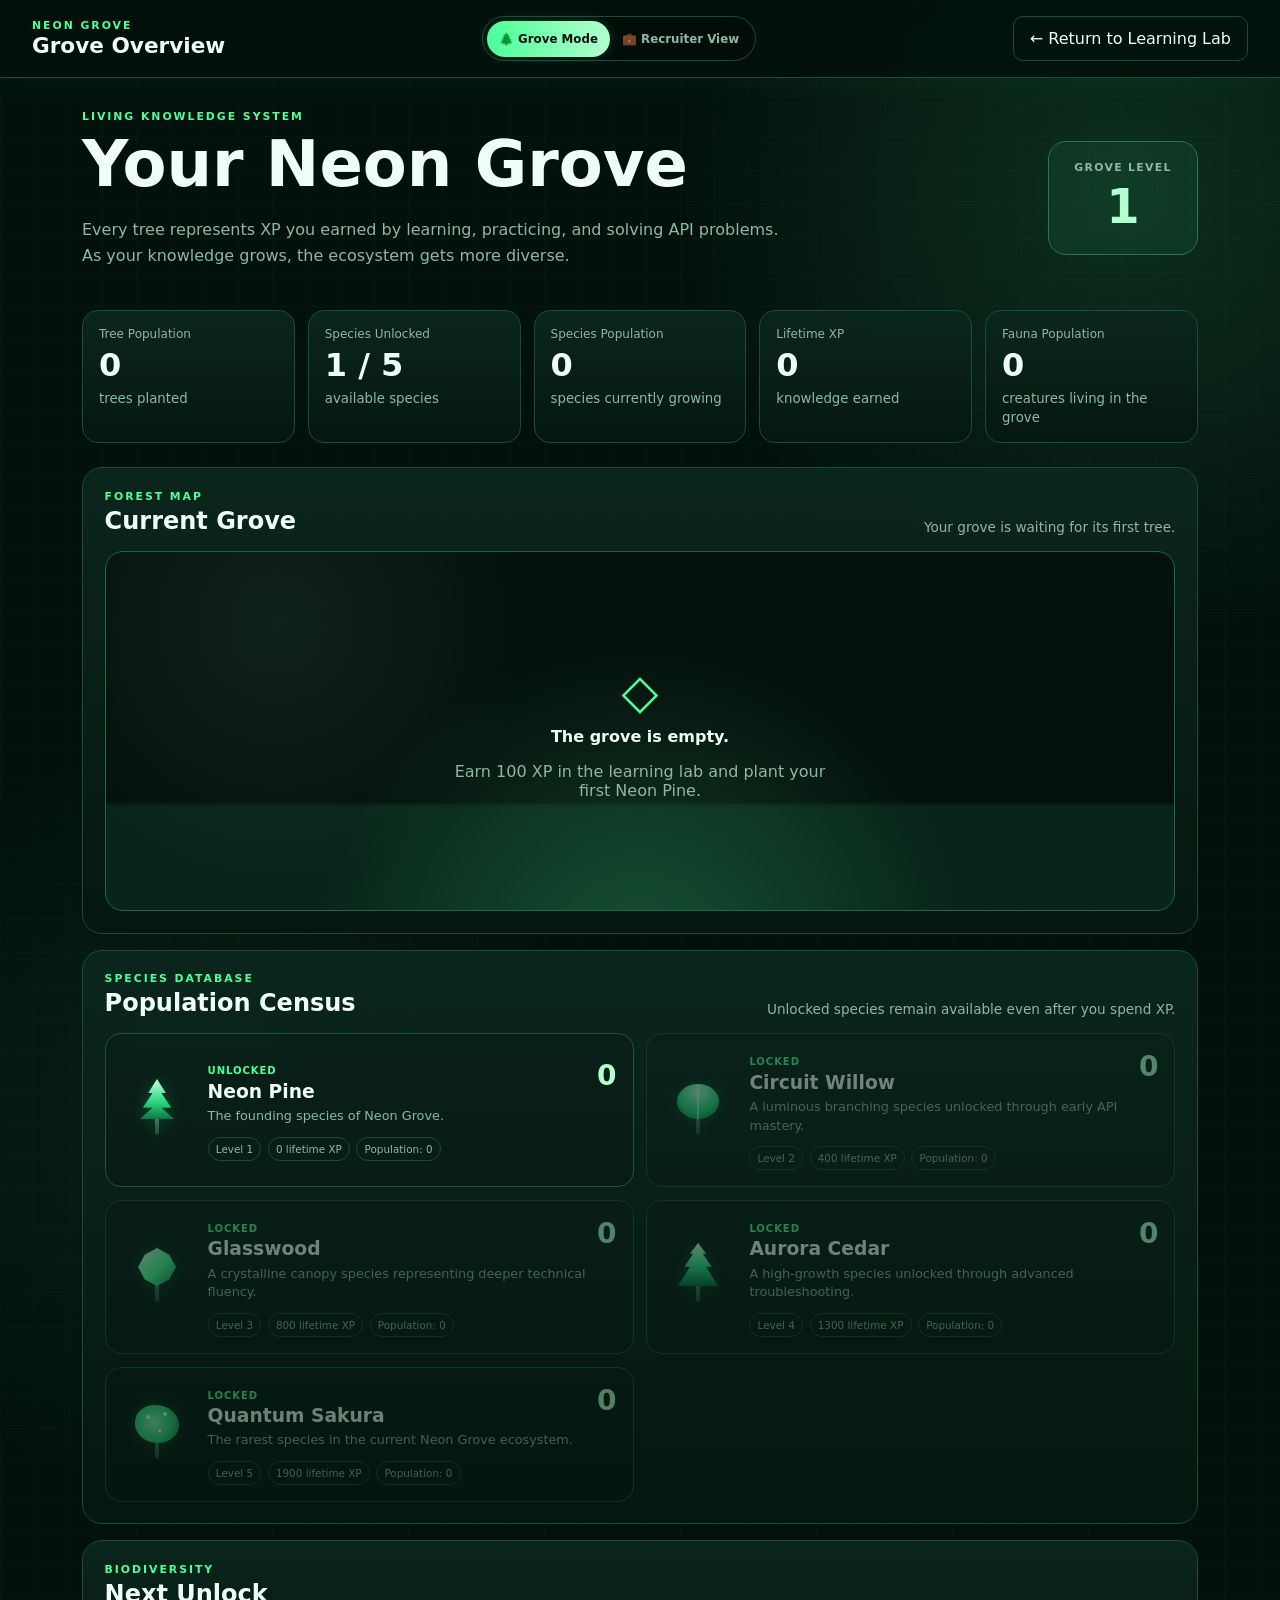
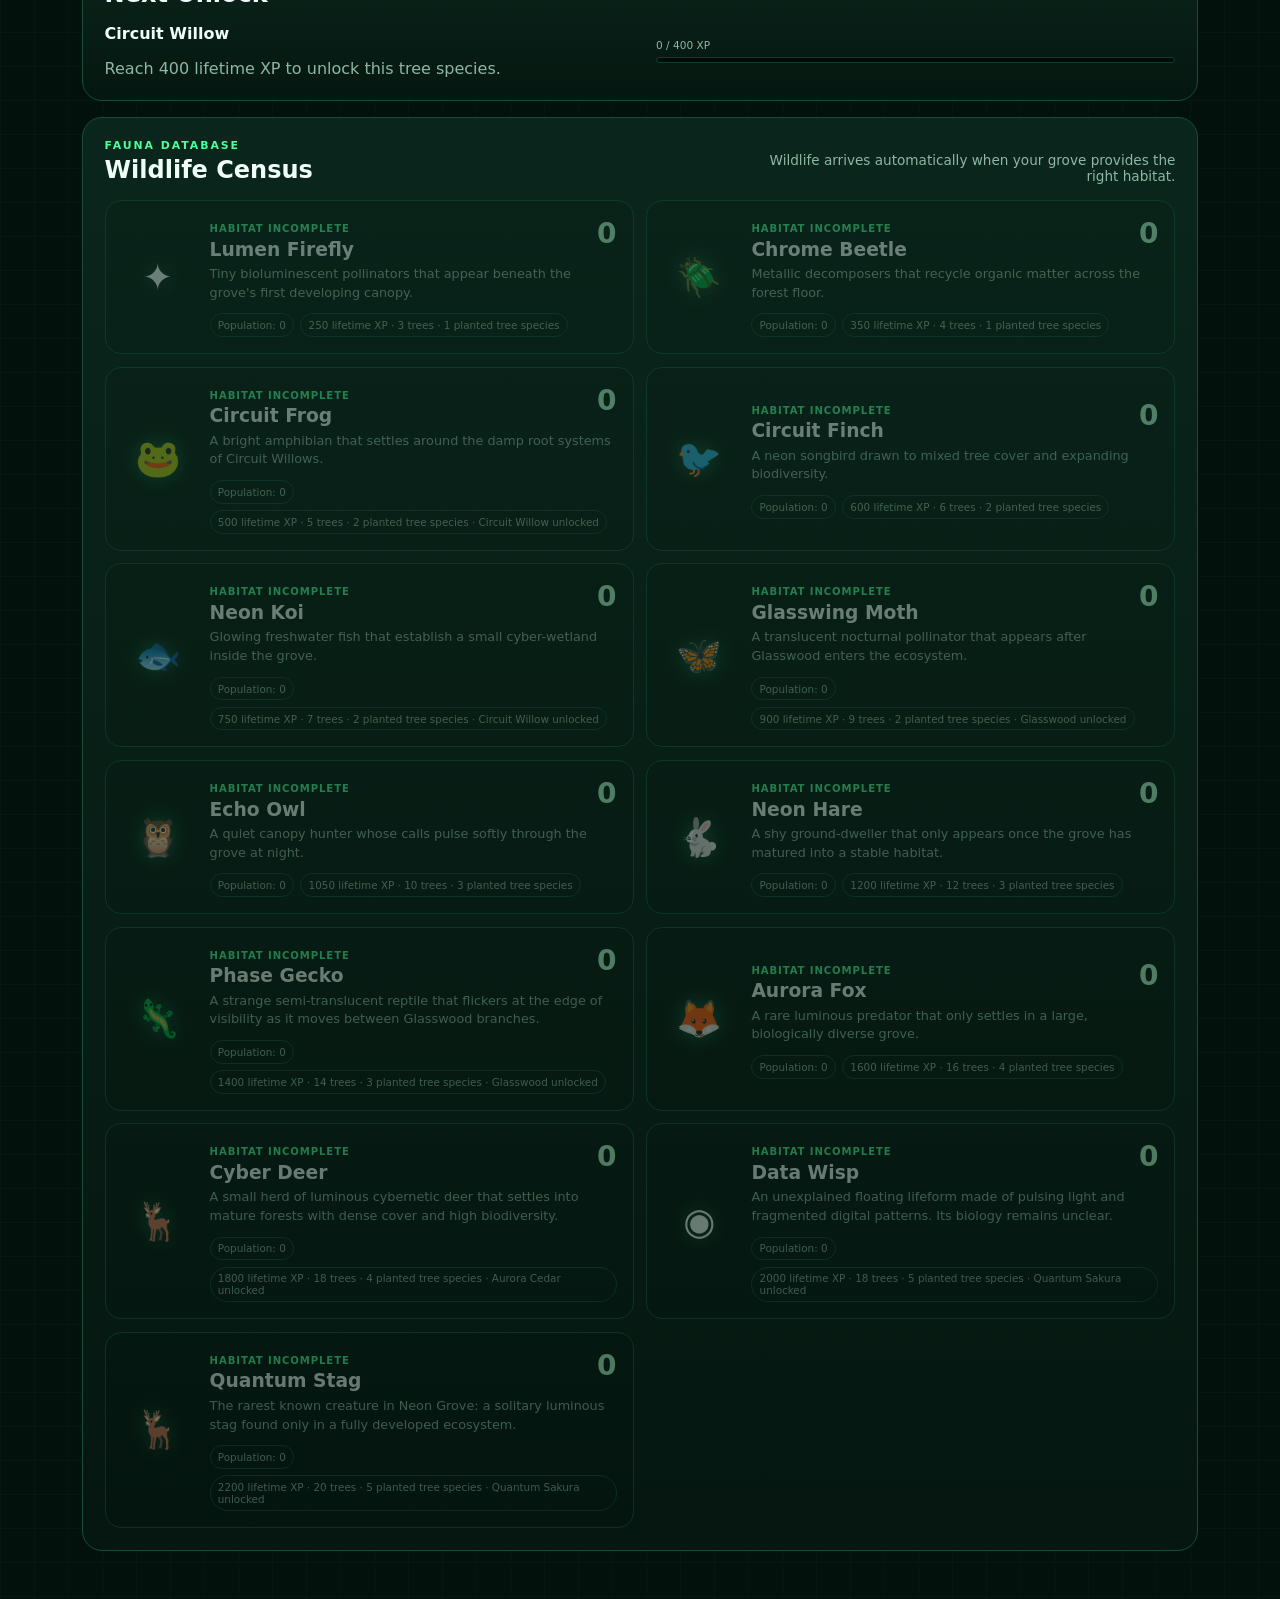
==== commit 312e559b: "Clarify recruiter-facing portfolio view" ====
--- a/forest.html
+++ b/forest.html
@@ -46,7 +46,7 @@
 
       <a class="mode-option"
          href="technical.html">
-        ⌘ Technical Mode
+        💼 Recruiter View
       </a>
 
     </div>
--- a/styles.css
+++ b/styles.css
@@ -2201,3 +2201,11 @@
   }
 
 }
+
+.recruiter-view-description {
+  margin: .45rem 0 0;
+  color: #9aa8b4;
+  font-size: .78rem;
+  line-height: 1.45;
+  max-width: 520px;
+}
